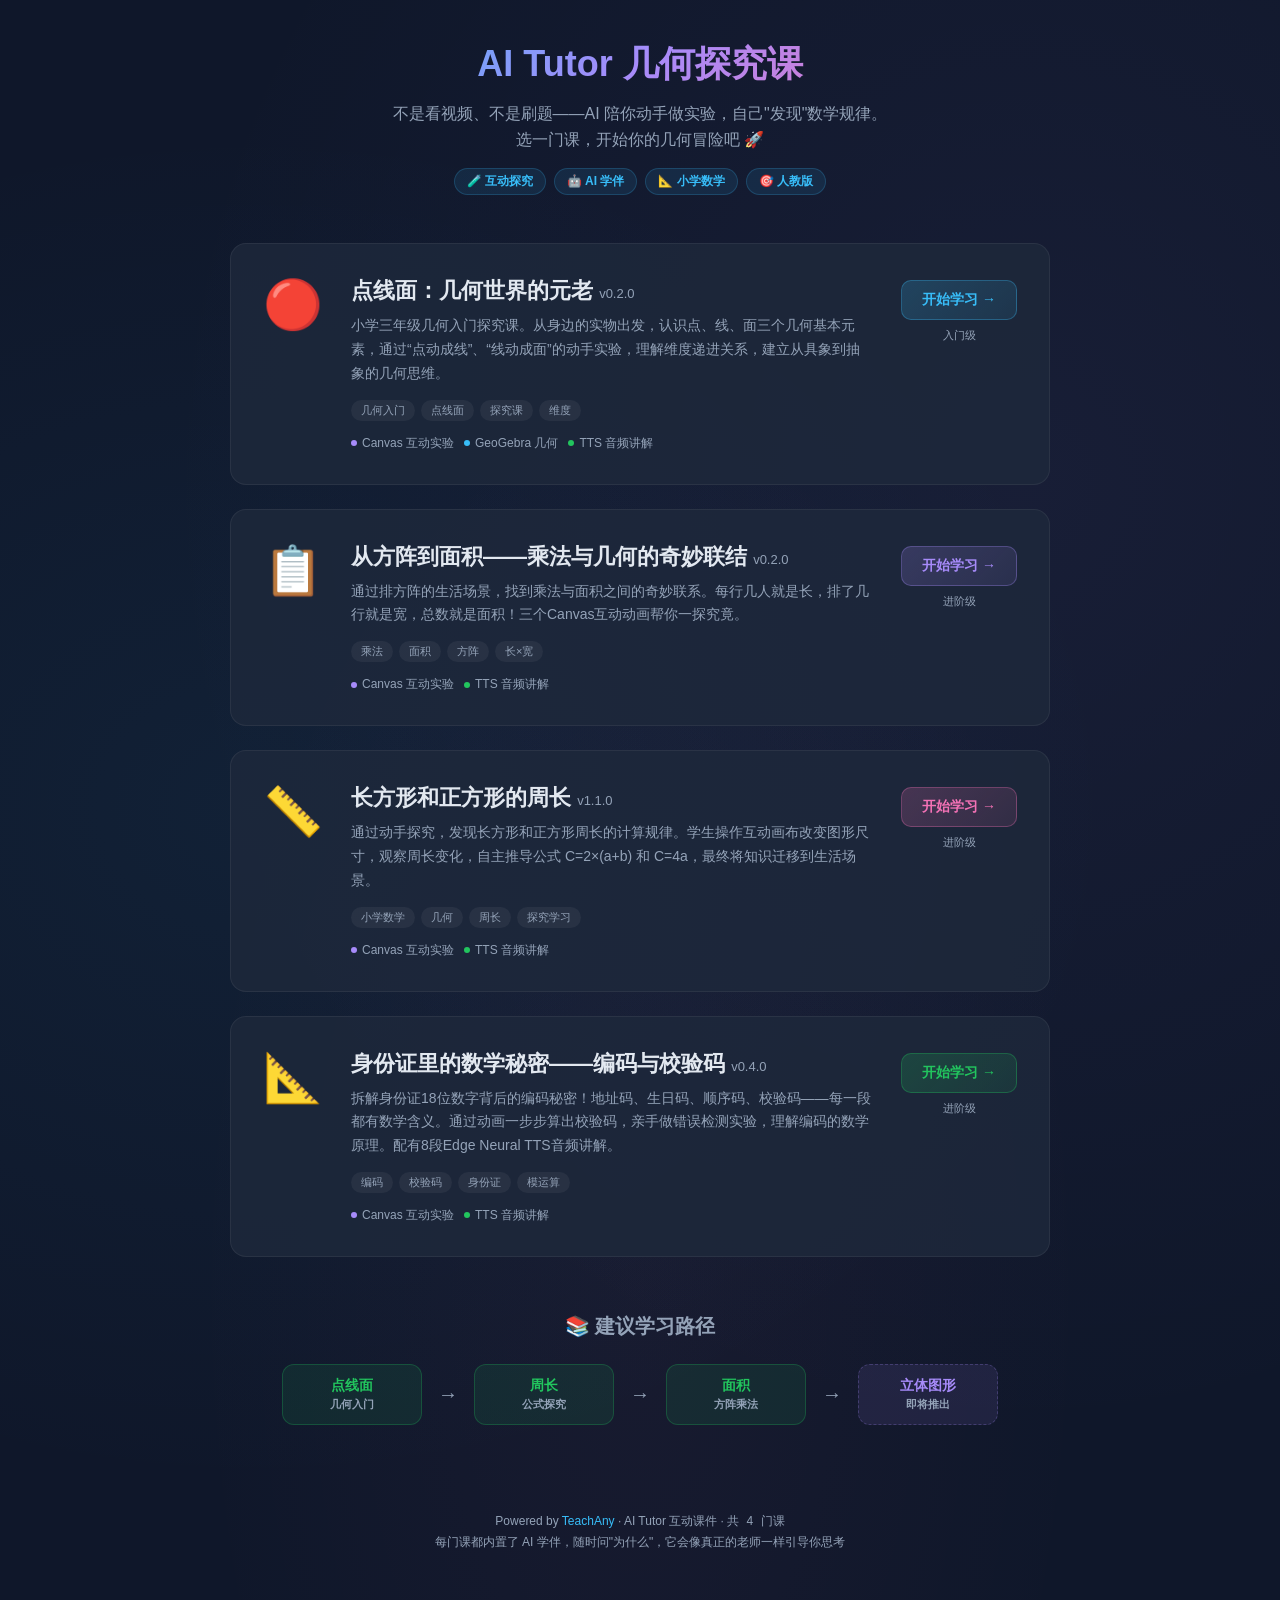
==== index.html @ 765a04e9 "feat: 4个K12数学探究课件合集 - 点线面：几何世界的元老 (v0.2.0) - 从方阵到面积 (v0.2.0) - 长方形和正方形的周长 (v1.1.0) - 身份证号码里的编码秘密 (v0" ====
<!DOCTYPE html>
<html lang="zh-CN">
<head>
<meta charset="UTF-8">
<meta name="viewport" content="width=device-width, initial-scale=1.0">
<title>AI Tutor 几何探究课 · 小学数学</title>
<style>
  :root {
    --bg: #0f172a;
    --card: rgba(30, 41, 59, 0.85);
    --text: #e2e8f0;
    --muted: #94a3b8;
    --brand-1: #38bdf8;
    --brand-2: #a78bfa;
    --brand-3: #f472b6;
    --ok: #22c55e;
    --warn: #f59e0b;
    --radius: 16px;
  }
  * { margin: 0; padding: 0; box-sizing: border-box; }
  body {
    font-family: -apple-system, BlinkMacSystemFont, "Segoe UI", "PingFang SC", "Microsoft YaHei", sans-serif;
    background: var(--bg);
    color: var(--text);
    min-height: 100vh;
    background-image:
      radial-gradient(ellipse at 20% 50%, rgba(56, 189, 248, 0.06) 0%, transparent 60%),
      radial-gradient(ellipse at 80% 30%, rgba(167, 139, 250, 0.06) 0%, transparent 60%),
      radial-gradient(ellipse at 50% 80%, rgba(244, 114, 182, 0.04) 0%, transparent 50%);
  }
  .container { max-width: 860px; margin: 0 auto; padding: 40px 20px; }

  /* Hero */
  .hero { text-align: center; margin-bottom: 48px; }
  .hero h1 {
    font-size: 36px; font-weight: 800;
    background: linear-gradient(135deg, var(--brand-1), var(--brand-2), var(--brand-3));
    -webkit-background-clip: text; -webkit-text-fill-color: transparent;
    background-clip: text;
    margin-bottom: 12px;
  }
  .hero p { color: var(--muted); font-size: 16px; max-width: 520px; margin: 0 auto; line-height: 1.6; }
  .hero .badge-row { display: flex; gap: 8px; justify-content: center; flex-wrap: wrap; margin-top: 16px; }
  .hero .badge {
    display: inline-block;
    padding: 4px 12px; border-radius: 20px;
    font-size: 12px; font-weight: 600;
    background: rgba(56, 189, 248, 0.1); color: var(--brand-1);
    border: 1px solid rgba(56, 189, 248, 0.2);
  }

  /* Course Cards */
  .courses { display: flex; flex-direction: column; gap: 24px; }
  .course-card {
    background: var(--card);
    border-radius: var(--radius);
    border: 1px solid rgba(255,255,255,0.06);
    padding: 32px;
    display: flex;
    gap: 28px;
    align-items: flex-start;
    text-decoration: none;
    color: inherit;
    transition: transform 0.2s, border-color 0.2s, box-shadow 0.2s;
    cursor: pointer;
    position: relative;
    overflow: hidden;
  }
  .course-card:hover {
    transform: translateY(-2px);
    box-shadow: 0 12px 40px rgba(0,0,0,0.3);
  }
  .course-card.accent-blue:hover   { border-color: rgba(56, 189, 248, 0.25); }
  .course-card.accent-purple:hover { border-color: rgba(167, 139, 250, 0.25); }
  .course-card.accent-pink:hover   { border-color: rgba(244, 114, 182, 0.25); }
  .course-card.accent-green:hover  { border-color: rgba(34, 197, 94, 0.25); }

  .card-emoji {
    font-size: 48px; min-width: 60px; text-align: center;
    line-height: 1.2; flex-shrink: 0;
  }
  .card-body { flex: 1; min-width: 0; }
  .card-body h2 {
    font-size: 22px; font-weight: 700; margin-bottom: 8px;
  }
  .card-body .desc {
    color: var(--muted); font-size: 14px; line-height: 1.7;
    margin-bottom: 14px;
  }
  .card-body .tags {
    display: flex; gap: 6px; flex-wrap: wrap; margin-bottom: 14px;
  }
  .card-body .tag {
    padding: 3px 10px; border-radius: 12px; font-size: 11px; font-weight: 500;
    background: rgba(255,255,255,0.05); color: var(--muted);
  }
  .card-body .features {
    display: flex; gap: 10px; flex-wrap: wrap;
  }
  .card-body .feature {
    display: flex; align-items: center; gap: 5px;
    font-size: 12px; color: var(--muted);
  }
  .card-body .feature .dot {
    width: 6px; height: 6px; border-radius: 50%; flex-shrink: 0;
  }

  .card-action {
    display: flex; flex-direction: column; align-items: center; gap: 8px;
    flex-shrink: 0; min-width: 80px;
    padding-top: 4px;
  }
  .card-action .enter-btn {
    display: inline-flex; align-items: center; gap: 6px;
    padding: 10px 20px; border-radius: 10px;
    font-size: 14px; font-weight: 600;
    transition: transform 0.15s, box-shadow 0.15s;
  }
  .card-action .enter-btn:hover { transform: scale(1.05); }
  .enter-btn.blue {
    background: linear-gradient(135deg, rgba(56, 189, 248, 0.2), rgba(56, 189, 248, 0.1));
    color: var(--brand-1); border: 1px solid rgba(56, 189, 248, 0.3);
  }
  .enter-btn.purple {
    background: linear-gradient(135deg, rgba(167, 139, 250, 0.2), rgba(167, 139, 250, 0.1));
    color: var(--brand-2); border: 1px solid rgba(167, 139, 250, 0.3);
  }
  .enter-btn.pink {
    background: linear-gradient(135deg, rgba(244, 114, 182, 0.2), rgba(244, 114, 182, 0.1));
    color: var(--brand-3); border: 1px solid rgba(244, 114, 182, 0.3);
  }
  .enter-btn.green {
    background: linear-gradient(135deg, rgba(34, 197, 94, 0.2), rgba(34, 197, 94, 0.1));
    color: var(--ok); border: 1px solid rgba(34, 197, 94, 0.3);
  }
  .card-action .level {
    font-size: 11px; color: var(--muted);
  }

  /* Learning path */
  .path-section { margin-top: 56px; }
  .path-section h2 {
    font-size: 20px; font-weight: 700; text-align: center; margin-bottom: 24px;
    color: var(--muted);
  }
  .path {
    display: flex; align-items: center; justify-content: center;
    gap: 16px; flex-wrap: wrap;
  }
  .path-node {
    padding: 12px 20px; border-radius: 12px;
    font-size: 14px; font-weight: 600;
    text-align: center; min-width: 140px;
  }
  .path-node.done {
    background: rgba(34, 197, 94, 0.1); color: var(--ok);
    border: 1px solid rgba(34, 197, 94, 0.25);
  }
  .path-node.next {
    background: rgba(167, 139, 250, 0.1); color: var(--brand-2);
    border: 1px dashed rgba(167, 139, 250, 0.25);
  }
  .path-arrow { color: var(--muted); font-size: 20px; }
  .path-node .sub { font-size: 11px; color: var(--muted); margin-top: 4px; }

  /* Footer */
  .footer { text-align: center; margin-top: 64px; padding: 24px 0; }
  .footer p { color: var(--muted); font-size: 12px; }
  .footer a { color: var(--brand-1); text-decoration: none; }
  .footer .count { display: inline-block; margin: 0 4px; }

  /* Empty state */
  .empty {
    text-align: center; padding: 60px 20px; color: var(--muted);
  }
  .empty .emoji { font-size: 48px; margin-bottom: 16px; }

  /* Loading */
  .loading { text-align: center; padding: 40px; color: var(--muted); }

  /* Mobile */
  @media (max-width: 640px) {
    .hero h1 { font-size: 26px; }
    .course-card { flex-direction: column; padding: 24px; gap: 16px; }
    .card-action { flex-direction: row; width: 100%; justify-content: flex-end; }
    .card-action .level { display: none; }
    .path { flex-direction: column; gap: 0; }
    .path-arrow { transform: rotate(90deg); }
  }
</style>
</head>
<body>
<div class="container">

  <!-- Hero -->
  <div class="hero">
    <h1>AI Tutor 几何探究课</h1>
    <p>不是看视频、不是刷题——AI 陪你动手做实验，自己"发现"数学规律。<br>选一门课，开始你的几何冒险吧 🚀</p>
    <div class="badge-row">
      <span class="badge">🧪 互动探究</span>
      <span class="badge">🤖 AI 学伴</span>
      <span class="badge">📐 小学数学</span>
      <span class="badge">🎯 人教版</span>
    </div>
  </div>

  <!-- Course Cards — rendered dynamically -->
  <div class="courses" id="courses-container">
    <div class="loading">🔍 正在扫描课程列表...</div>
  </div>

  <!-- Learning Path -->
  <div class="path-section">
    <h2>📚 建议学习路径</h2>
    <div class="path">
      <div class="path-node done">
        点线面<br><span class="sub">几何入门</span>
      </div>
      <span class="path-arrow">→</span>
      <div class="path-node done">
        周长<br><span class="sub">公式探究</span>
      </div>
      <span class="path-arrow">→</span>
      <div class="path-node done">
        面积<br><span class="sub">方阵乘法</span>
      </div>
      <span class="path-arrow">→</span>
      <div class="path-node next">
        立体图形<br><span class="sub">即将推出</span>
      </div>
    </div>
  </div>

  <!-- Footer -->
  <div class="footer">
    <p>Powered by <a href="#">TeachAny</a> · AI Tutor 互动课件 · 共 <span class="count">-</span> 门课</p>
    <p style="margin-top:4px">每门课都内置了 AI 学伴，随时问"为什么"，它会像真正的老师一样引导你思考</p>
  </div>

</div>

<!-- Data: loaded via <script> (works with file:// protocol) -->
<script src="courses.js"></script>
<script src="manifests.js"></script>

<script>
/* ============================================
   Renders course cards from COURSE_REGISTRY +
   ALL_MANIFESTS (loaded via <script src>)
   ============================================ */

var ACCENT_COLORS = ['blue', 'purple', 'pink', 'green'];
var DOT_COLORS = {
  blue: '#38bdf8', purple: '#a78bfa', pink: '#f472b6', green: '#22c55e',
  orange: '#f59e0b'
};

function buildFeatures(m) {
  var feats = [];
  if (m.has_canvas)     feats.push({ dot: 'purple', text: 'Canvas 互动实验' });
  if (m.has_geogebra)   feats.push({ dot: 'blue',   text: 'GeoGebra 几何' });
  if (m.has_tts)        feats.push({ dot: 'green',  text: 'TTS 音频讲解' });
  if (m.has_ai_tutor)   feats.push({ dot: 'orange', text: 'AI 苏格拉底引导' });
  if (feats.length === 0 && m.tags) {
    m.tags.slice(0, 3).forEach(function(t, i) {
      var colors = ['purple', 'blue', 'pink'];
      feats.push({ dot: colors[i] || 'purple', text: t });
    });
  }
  return feats;
}

function buildCard(m, accent) {
  var features = buildFeatures(m);
  var tags = (m.tags || []).slice(0, 4);
  var emoji = '📐';
  if (m.name.indexOf('点') >= 0 || m.name.indexOf('线') >= 0) emoji = '🔴';
  if (m.name.indexOf('周长') >= 0) emoji = '📏';
  if (m.name.indexOf('面积') >= 0) emoji = '📋';
  if (m.domain === 'geometry') emoji = emoji || '🔷';

  var html = '<a class="course-card accent-' + accent + '" href="' + m.id + '/index.html">';
  html += '<div class="card-emoji">' + emoji + '</div>';
  html += '<div class="card-body">';
  html += '<h2>' + escapeHtml(m.name) + ' <span style="font-size:13px;font-weight:400;color:#94a3b8">v' + escapeHtml(m.version || '1.0.0') + '</span></h2>';
  html += '<p class="desc">' + escapeHtml(m.description || '') + '</p>';

  if (tags.length) {
    html += '<div class="tags">';
    tags.forEach(function(t) { html += '<span class="tag">' + escapeHtml(t) + '</span>'; });
    html += '</div>';
  }
  if (features.length) {
    html += '<div class="features">';
    features.forEach(function(f) {
      html += '<span class="feature"><span class="dot" style="background:' + (DOT_COLORS[f.dot] || DOT_COLORS.purple) + '"></span>' + escapeHtml(f.text) + '</span>';
    });
    html += '</div>';
  }
  html += '</div>';
  html += '<div class="card-action">';
  html += '<span class="enter-btn ' + accent + '">开始学习 →</span>';
  var level = (m.prerequisites && m.prerequisites.length > 0) ? '进阶级' : '入门级';
  html += '<span class="level">' + level + '</span>';
  html += '</div></a>';
  return html;
}

function escapeHtml(s) {
  return String(s).replace(/&/g, '&amp;').replace(/</g, '&lt;').replace(/>/g, '&gt;').replace(/"/g, '&quot;');
}

function showError(msg) {
  document.getElementById('courses-container').innerHTML =
    '<div class="empty"><div class="emoji">📭</div><p>' + escapeHtml(msg) + '</p></div>';
}

// Main render
(function() {
  var registry = (typeof COURSE_REGISTRY !== 'undefined') ? COURSE_REGISTRY : [];
  var manifests = (typeof ALL_MANIFESTS !== 'undefined') ? ALL_MANIFESTS : {};

  if (registry.length === 0) {
    showError('还没有课程。新建课件后会自动出现在这里。');
    return;
  }

  var valid = [];
  registry.forEach(function(id) {
    var m = manifests[id];
    if (m) valid.push(m);
  });

  if (valid.length === 0) {
    showError('课程注册了但未找到 manifest 数据。请运行 build-manifests.py 重新生成。');
    return;
  }

  var html = '';
  valid.forEach(function(m, i) {
    html += buildCard(m, ACCENT_COLORS[i % ACCENT_COLORS.length]);
  });
  document.getElementById('courses-container').innerHTML = html;

  var countEl = document.querySelector('.footer .count');
  if (countEl) countEl.textContent = valid.length;
})();
</script>
</body>
</html>
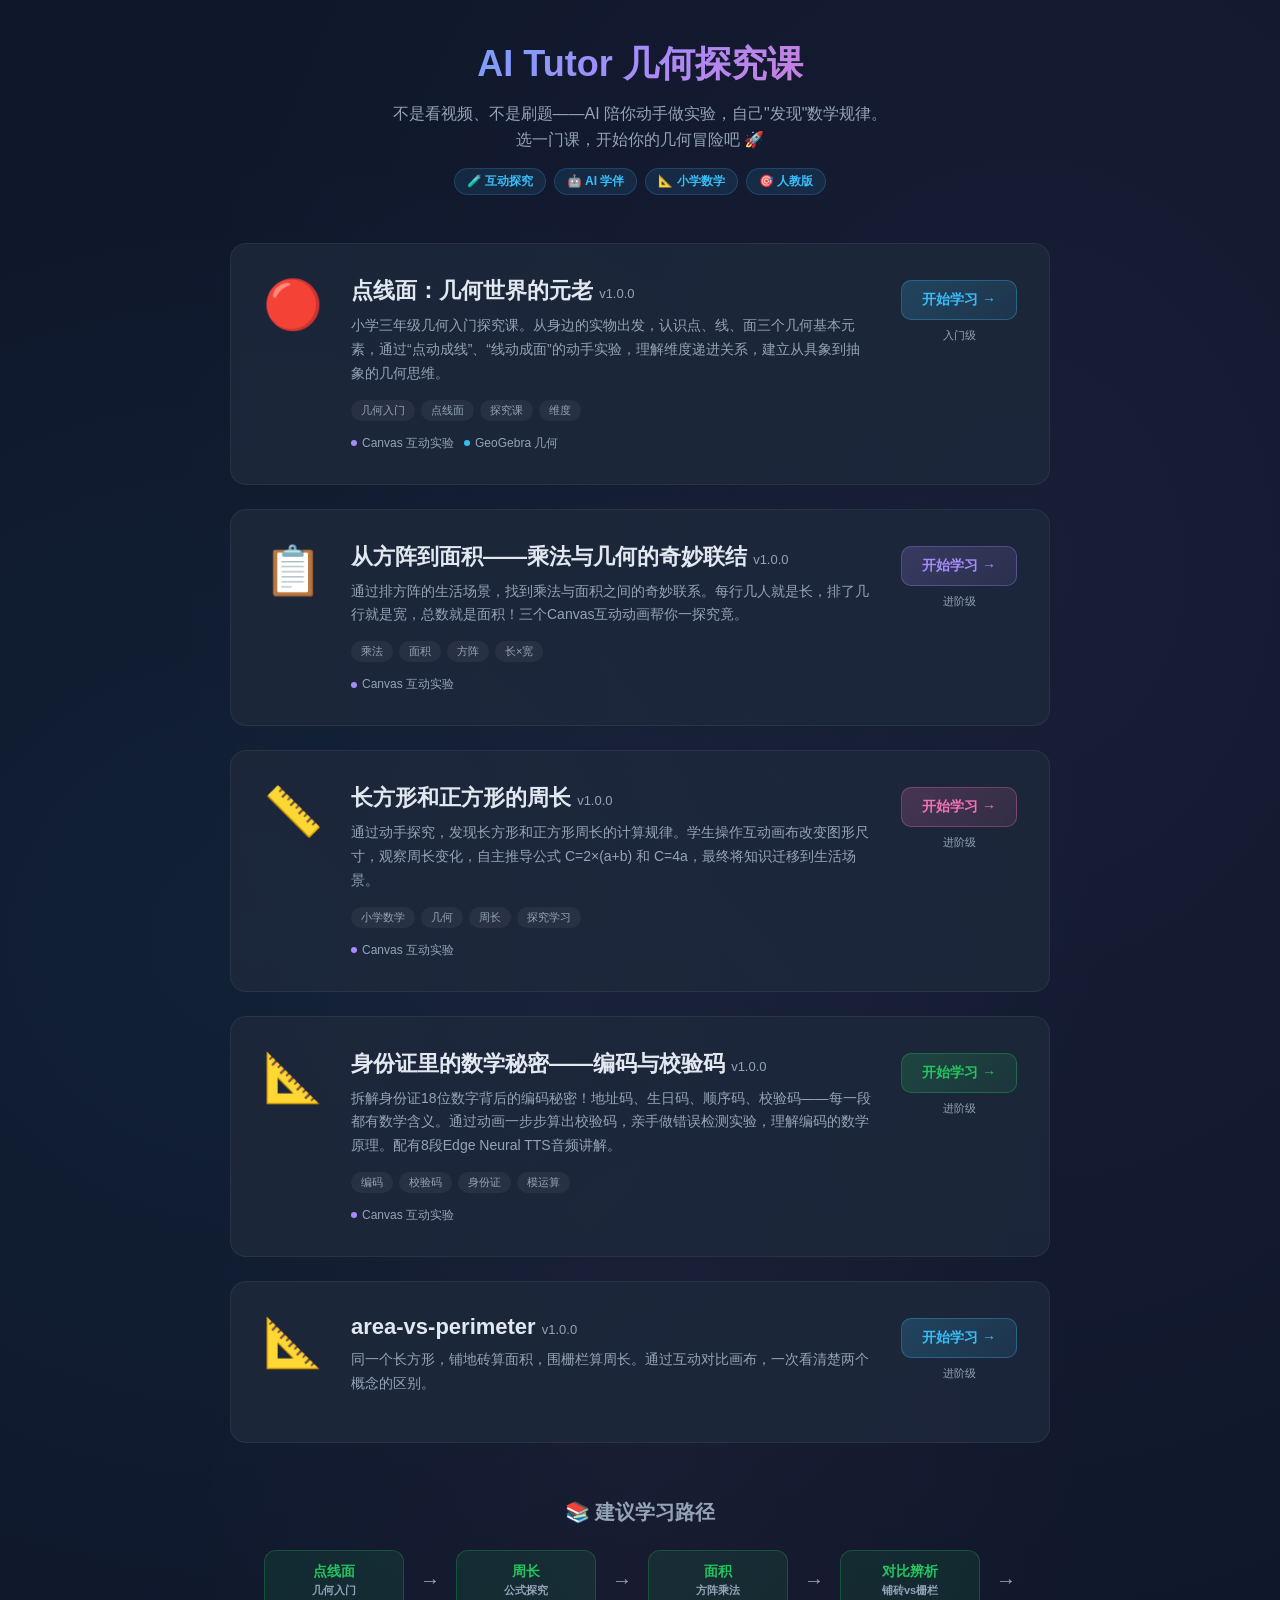
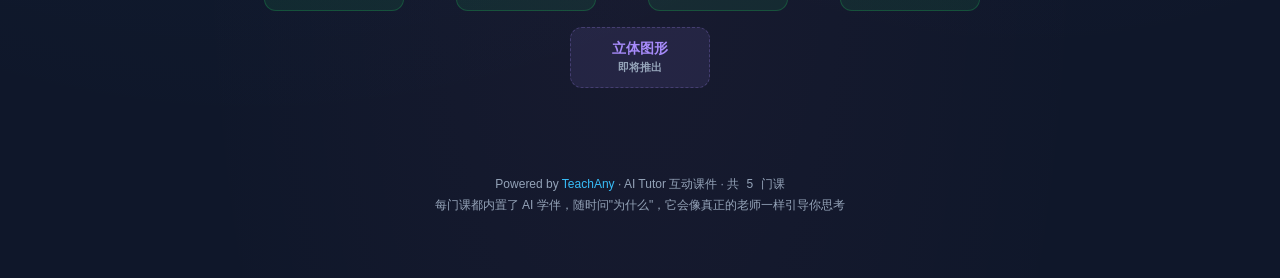
==== commit 877dd872: "新增课程：铺地砖vs围栅栏——面积与周长对比 (area-vs-perimeter)" ====
--- a/index.html
+++ b/index.html
@@ -225,6 +225,10 @@
         面积<br><span class="sub">方阵乘法</span>
       </div>
       <span class="path-arrow">→</span>
+      <div class="path-node done">
+        对比辨析<br><span class="sub">铺砖vs栅栏</span>
+      </div>
+      <span class="path-arrow">→</span>
       <div class="path-node next">
         立体图形<br><span class="sub">即将推出</span>
       </div>
